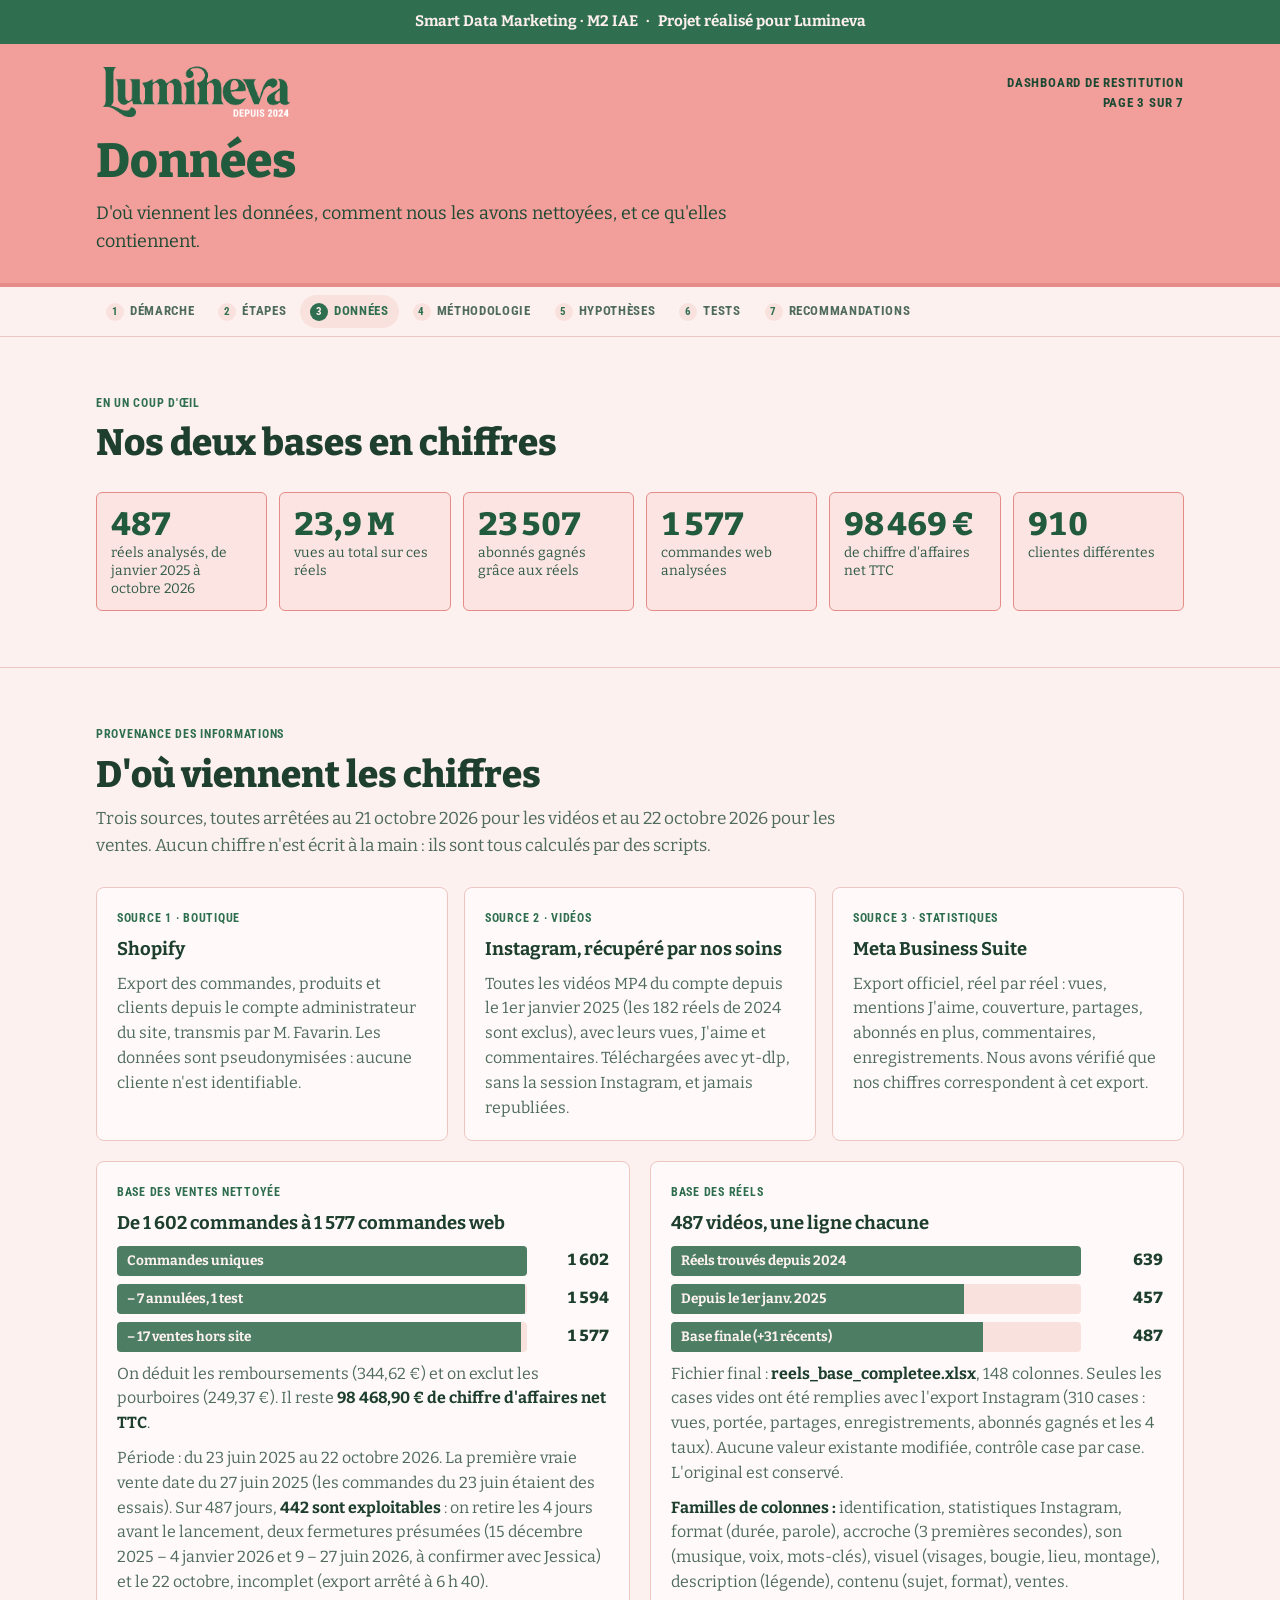
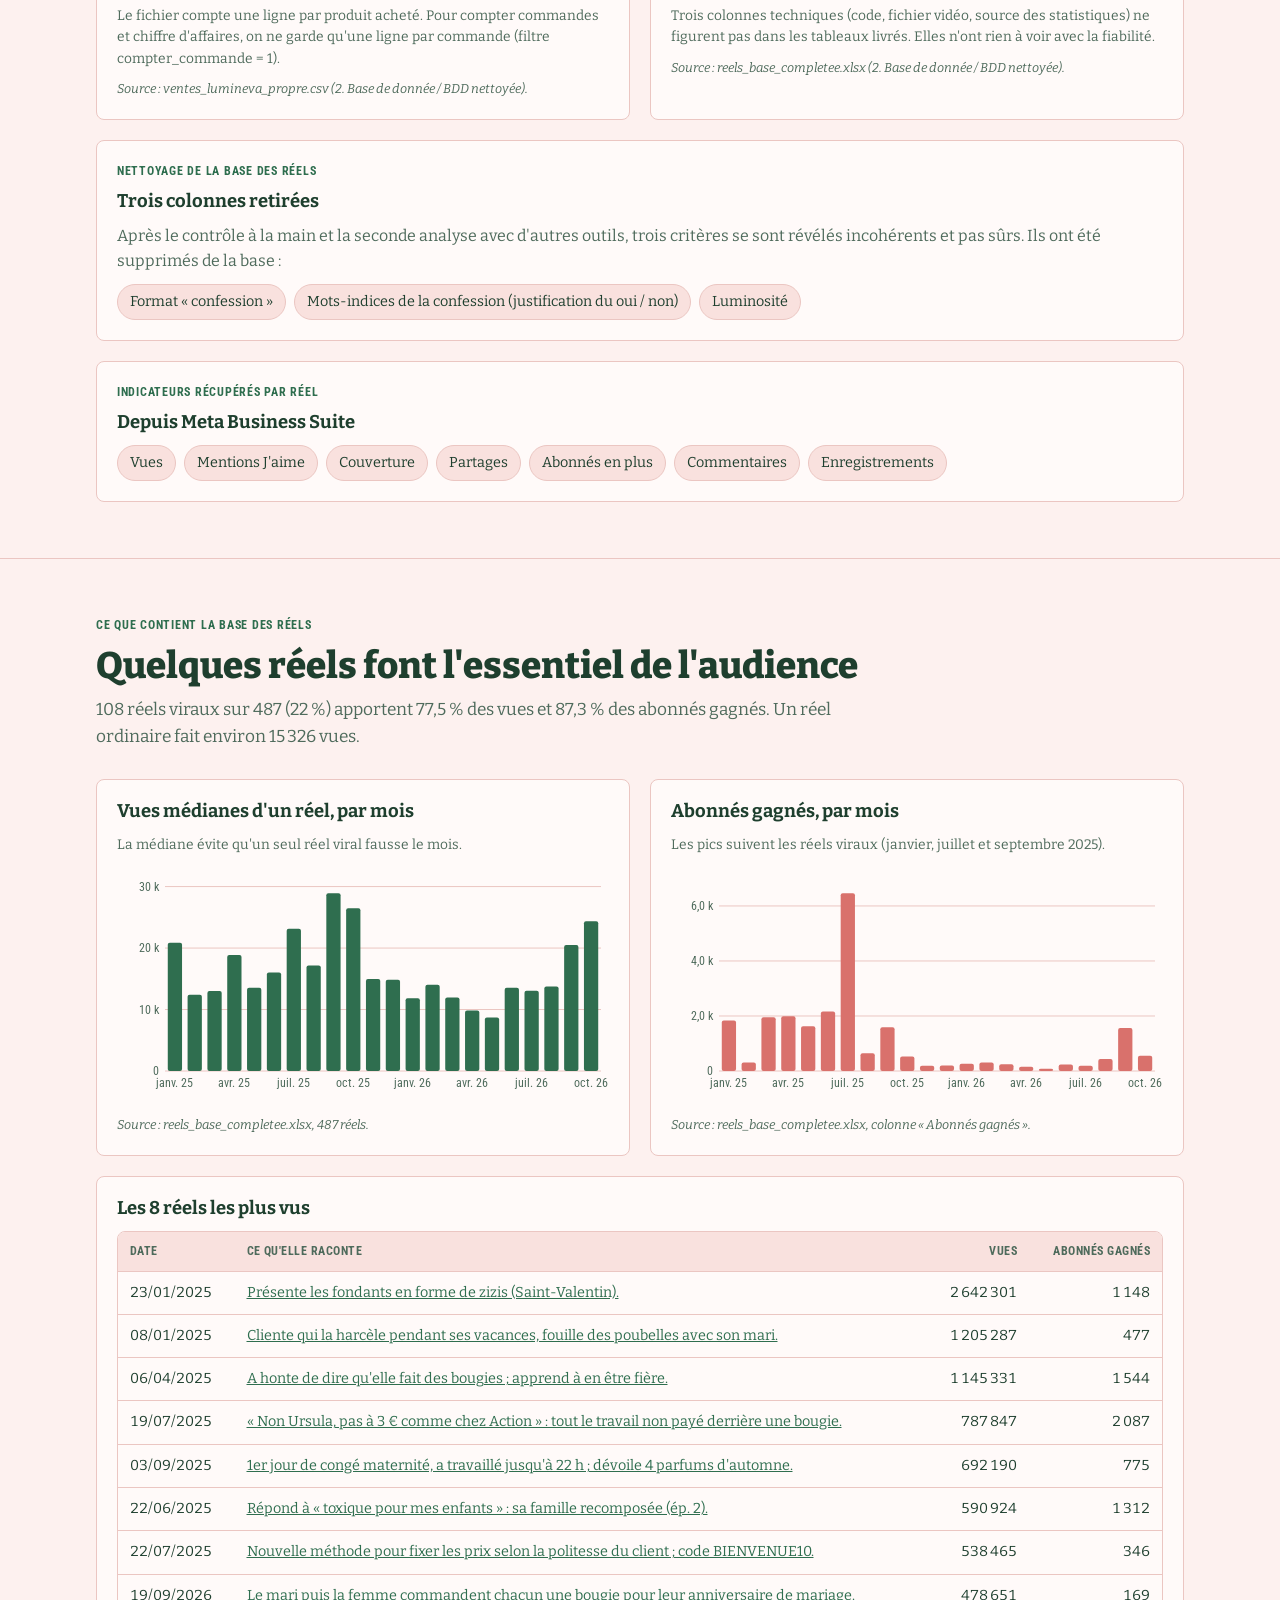
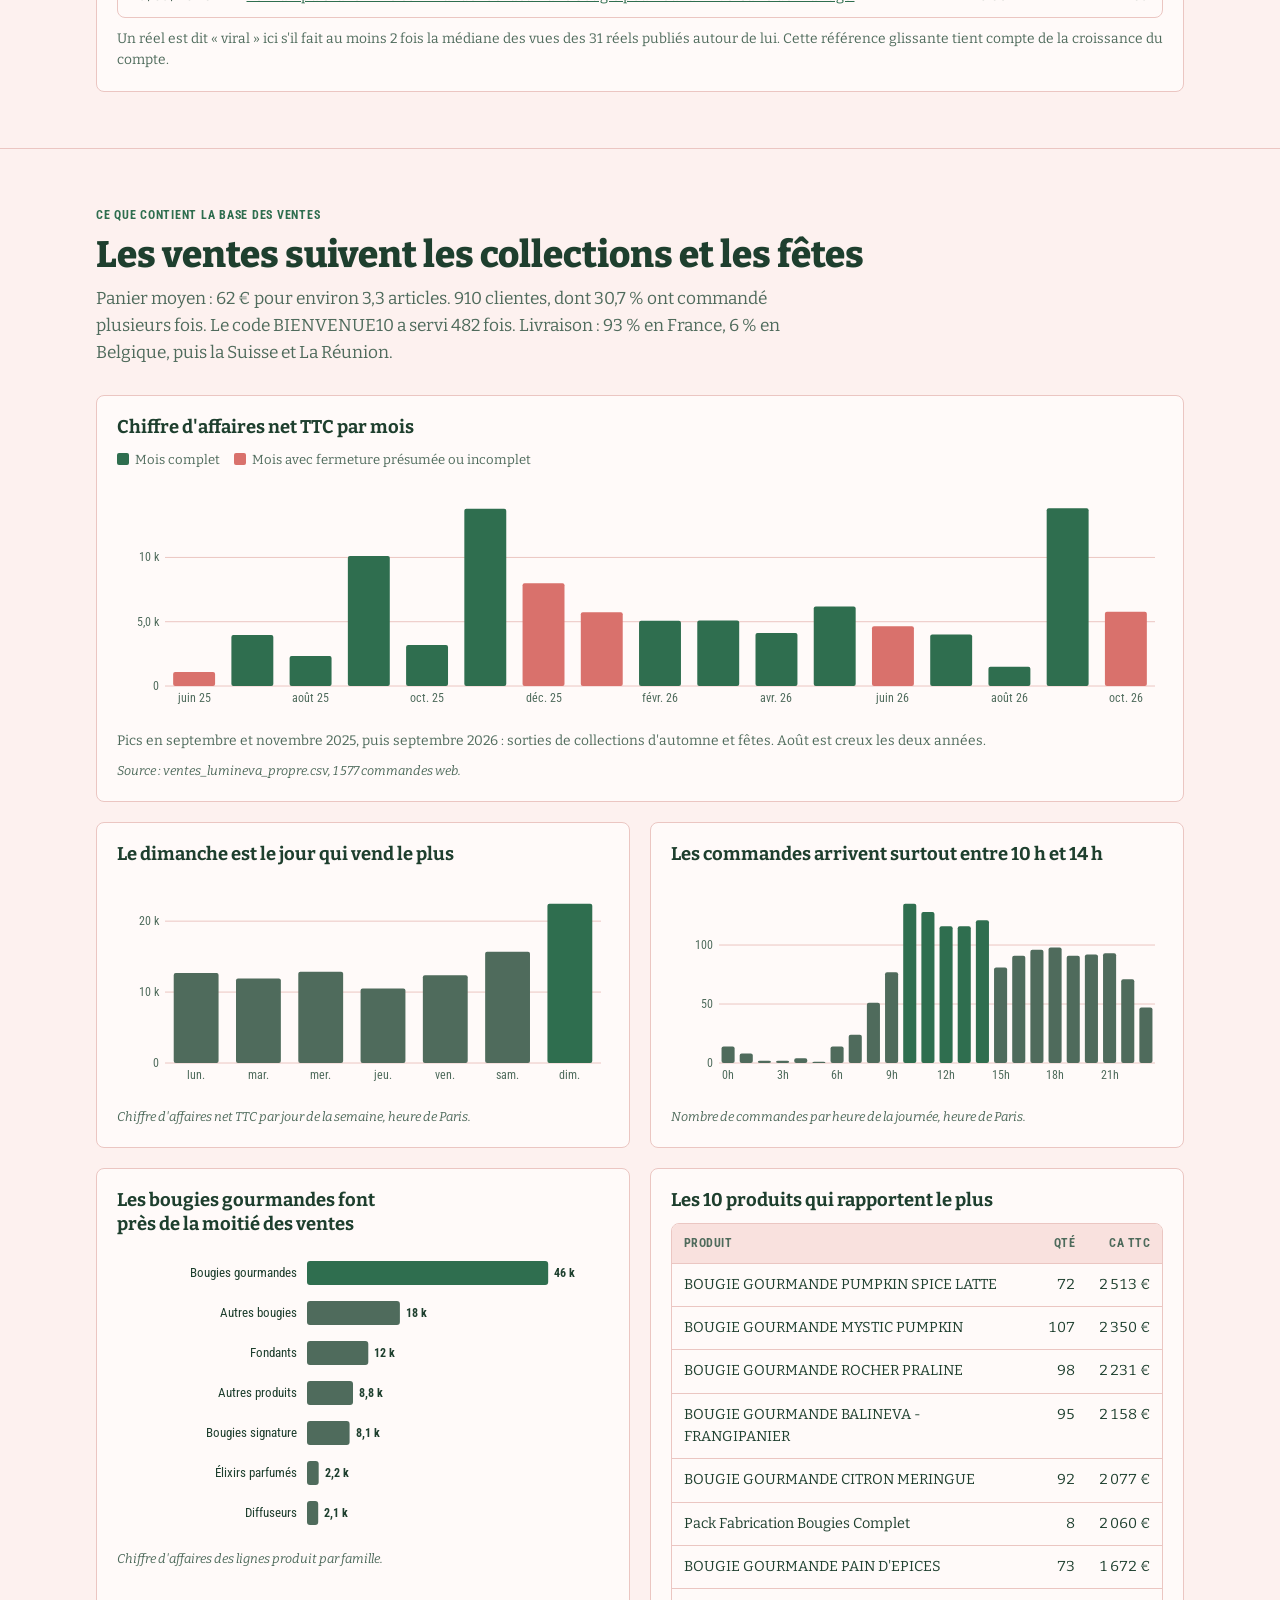
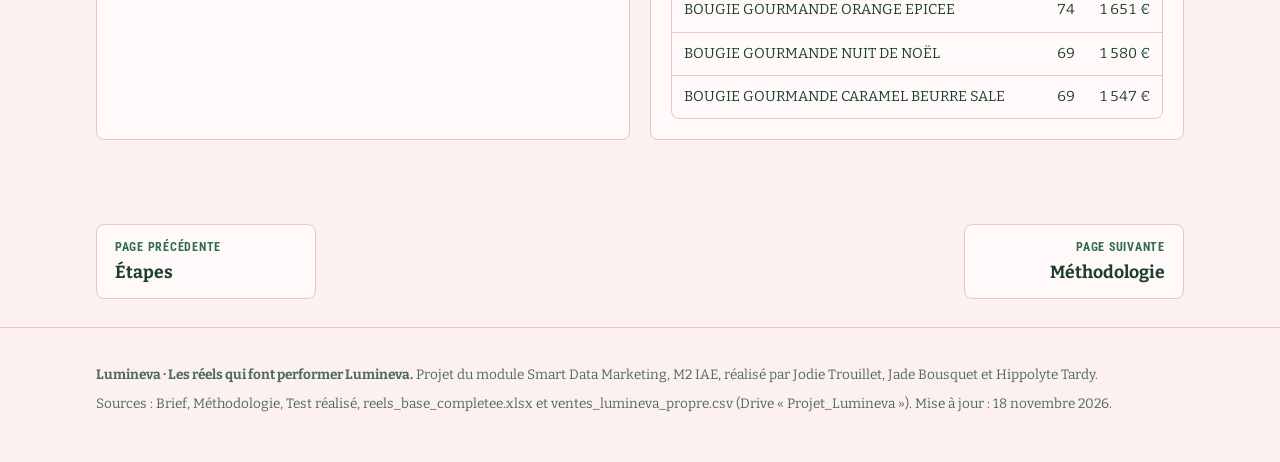
==== donnees.html @ cb31e94d "Dashboard Lumineva : site statique" ====
<!doctype html>
<html lang="fr">
<head>
<meta charset="utf-8">
<meta name="viewport" content="width=device-width, initial-scale=1, viewport-fit=cover">
<title>Données · Lumineva</title>
<meta name="claude:viewport-fit-sides" content="cover">
<link rel="preconnect" href="https://fonts.googleapis.com">
<link rel="preconnect" href="https://fonts.gstatic.com" crossorigin>
<link rel="stylesheet" href="https://fonts.googleapis.com/css2?family=Bitter:ital,wght@0,400;0,500;0,700;0,800;1,400&family=Roboto+Condensed:wght@500;700&display=swap">
<link rel="stylesheet" href="css/style.css">
</head>
<body>
<div class="promo"><div class="wrap"><span>Smart Data Marketing · M2 IAE</span><span>·</span><span>Projet réalisé pour Lumineva</span></div></div>
<header class="hero hero-sm"><div class="wrap"><div class="hero-top"><a href="index.html"><img src="assets/logo.png" alt="Lumineva, retour à l'accueil" width="540" height="160"></a><div class="who">Dashboard de restitution<br>Page 3 sur 7</div></div><h1>Données</h1><p class="sub">D'où viennent les données, comment nous les avons nettoyées, et ce qu'elles contiennent.</p></div></header>
<nav class="nav" aria-label="Pages du dashboard"><div class="wrap"><ul><li><a href="index.html"><i>1</i>Démarche</a></li><li><a href="etapes.html"><i>2</i>Étapes</a></li><li><a href="donnees.html" class="on" aria-current="page"><i>3</i>Données</a></li><li><a href="methodologie.html"><i>4</i>Méthodologie</a></li><li><a href="hypotheses.html"><i>5</i>Hypothèses</a></li><li><a href="tests.html"><i>6</i>Tests</a></li><li><a href="recommandations.html"><i>7</i>Recommandations</a></li></ul></div></nav>
<main>
<section id="chiffres"><div class="wrap"><div class="sec-head"><span class="label">En un coup d'œil</span><h2>Nos deux bases en chiffres</h2></div><div class="kpis" id="kpis"></div></div></section><section id="donnees"><div class="wrap">
  <div class="sec-head">
    <span class="label">Provenance des informations</span>
    <h2>D'où viennent les chiffres</h2>
    <p class="lead">Trois sources, toutes arrêtées au 21 octobre 2026 pour les vidéos et au 22 octobre 2026 pour les ventes. Aucun chiffre n'est écrit à la main : ils sont tous calculés par des scripts.</p>
  </div>
  <div class="grid3">
    <div class="card"><span class="label">Source 1 · Boutique</span><h3>Shopify</h3><p>Export des commandes, produits et clients depuis le compte administrateur du site, transmis par M. Favarin. Les données sont pseudonymisées : aucune cliente n'est identifiable.</p></div>
    <div class="card"><span class="label">Source 2 · Vidéos</span><h3>Instagram, récupéré par nos soins</h3><p>Toutes les vidéos MP4 du compte depuis le 1er janvier 2025 (les 182 réels de 2024 sont exclus), avec leurs vues, J'aime et commentaires. Téléchargées avec yt-dlp, sans la session Instagram, et jamais republiées.</p></div>
    <div class="card"><span class="label">Source 3 · Statistiques</span><h3>Meta Business Suite</h3><p>Export officiel, réel par réel : vues, mentions J'aime, couverture, partages, abonnés en plus, commentaires, enregistrements. Nous avons vérifié que nos chiffres correspondent à cet export.</p></div>
  </div>

  <div class="grid2" id="bases" style="margin-top:20px">
    <div class="card">
      <span class="label">Base des ventes nettoyée</span>
      <h3>De 1 602 commandes à 1 577 commandes web</h3>
      <div class="funnel" id="funnel-sales"></div>
      <p>On déduit les remboursements (344,62 €) et on exclut les pourboires (249,37 €). Il reste <strong>98 468,90 € de chiffre d'affaires net TTC</strong>.</p>
      <p>Période : du 23 juin 2025 au 22 octobre 2026. La première vraie vente date du 27 juin 2025 (les commandes du 23 juin étaient des essais). Sur 487 jours, <strong>442 sont exploitables</strong> : on retire les 4 jours avant le lancement, deux fermetures présumées (15 décembre 2025 – 4 janvier 2026 et 9 – 27 juin 2026, à confirmer avec Jessica) et le 22 octobre, incomplet (export arrêté à 6 h 40).</p>
      <p class="note">Le fichier compte une ligne par produit acheté. Pour compter commandes et chiffre d'affaires, on ne garde qu'une ligne par commande (filtre compter_commande = 1).</p>
      <p class="src">Source : ventes_lumineva_propre.csv (2. Base de donnée / BDD nettoyée).</p>
    </div>
    <div class="card">
      <span class="label">Base des réels</span>
      <h3>487 vidéos, une ligne chacune</h3>
      <div class="funnel" id="funnel-reels"></div>
      <p>Fichier final : <strong>reels_base_completee.xlsx</strong>, 148 colonnes. Seules les cases vides ont été remplies avec l'export Instagram (310 cases : vues, portée, partages, enregistrements, abonnés gagnés et les 4 taux). Aucune valeur existante modifiée, contrôle case par case. L'original est conservé.</p>
      <p><strong>Familles de colonnes :</strong> identification, statistiques Instagram, format (durée, parole), accroche (3 premières secondes), son (musique, voix, mots-clés), visuel (visages, bougie, lieu, montage), description (légende), contenu (sujet, format), ventes.</p>
      <p class="note">Trois colonnes techniques (code, fichier vidéo, source des statistiques) ne figurent pas dans les tableaux livrés. Elles n'ont rien à voir avec la fiabilité.</p>
      <p class="src">Source : reels_base_completee.xlsx (2. Base de donnée / BDD nettoyée).</p>
    </div>
  </div>
  <div class="card" style="margin-top:20px"><span class="label">Nettoyage de la base des réels</span><h3>Trois colonnes retirées</h3>
    <p>Après le contrôle à la main et la seconde analyse avec d'autres outils, trois critères se sont révélés incohérents et pas sûrs. Ils ont été supprimés de la base :</p>
    <div class="chips"><span class="chip">Format « confession »</span><span class="chip">Mots-indices de la confession (justification du oui / non)</span><span class="chip">Luminosité</span></div></div>
  <div class="card" style="margin-top:20px"><span class="label">Indicateurs récupérés par réel</span><h3>Depuis Meta Business Suite</h3>
    <div class="chips"><span class="chip">Vues</span><span class="chip">Mentions J'aime</span><span class="chip">Couverture</span><span class="chip">Partages</span><span class="chip">Abonnés en plus</span><span class="chip">Commentaires</span><span class="chip">Enregistrements</span></div></div>
</div></section><section id="instagram"><div class="wrap">
  <div class="sec-head">
    <span class="label">Ce que contient la base des réels</span>
    <h2>Quelques réels font l'essentiel de l'audience</h2>
    <p class="lead" id="ig-lead"></p>
  </div>
  <div class="grid2">
    <div class="card"><h3>Vues médianes d'un réel, par mois</h3><p class="note">La médiane évite qu'un seul réel viral fausse le mois.</p><div class="chart" id="ch-views"></div><p class="src">Source : reels_base_completee.xlsx, 487 réels.</p></div>
    <div class="card"><h3>Abonnés gagnés, par mois</h3><p class="note">Les pics suivent les réels viraux (janvier, juillet et septembre 2025).</p><div class="chart" id="ch-abo"></div><p class="src">Source : reels_base_completee.xlsx, colonne « Abonnés gagnés ».</p></div>
  </div>
  <div class="card" style="margin-top:20px">
    <h3>Les 8 réels les plus vus</h3>
    <div class="tbl"><table id="tb-top"><thead><tr><th>Date</th><th>Ce qu'elle raconte</th><th style="text-align:right">Vues</th><th style="text-align:right">Abonnés gagnés</th></tr></thead><tbody></tbody></table></div>
    <p class="note">Un réel est dit « viral » ici s'il fait au moins 2 fois la médiane des vues des 31 réels publiés autour de lui. Cette référence glissante tient compte de la croissance du compte.</p>
  </div>
</div></section><section id="ventes"><div class="wrap">
  <div class="sec-head">
    <span class="label">Ce que contient la base des ventes</span>
    <h2>Les ventes suivent les collections et les fêtes</h2>
    <p class="lead" id="sales-lead"></p>
  </div>
  <div class="card"><h3>Chiffre d'affaires net TTC par mois</h3><div class="legend"><span><i style="background:var(--accent)"></i>Mois complet</span><span><i style="background:var(--accent-2)"></i>Mois avec fermeture présumée ou incomplet</span></div><div class="chart" id="ch-ca"></div><p class="note">Pics en septembre et novembre 2025, puis septembre 2026 : sorties de collections d'automne et fêtes. Août est creux les deux années.</p><p class="src">Source : ventes_lumineva_propre.csv, 1 577 commandes web.</p></div>
  <div class="grid2" style="margin-top:20px">
    <div class="card"><h3>Le dimanche est le jour qui vend le plus</h3><div class="chart" id="ch-wd"></div><p class="src">Chiffre d'affaires net TTC par jour de la semaine, heure de Paris.</p></div>
    <div class="card"><h3>Les commandes arrivent surtout entre 10 h et 14 h</h3><div class="chart" id="ch-hr"></div><p class="src">Nombre de commandes par heure de la journée, heure de Paris.</p></div>
  </div>
  <div class="grid2" style="margin-top:20px">
    <div class="card"><h3>Les bougies gourmandes font près de la moitié des ventes</h3><div class="chart" id="ch-fam"></div><p class="src">Chiffre d'affaires des lignes produit par famille.</p></div>
    <div class="card"><h3>Les 10 produits qui rapportent le plus</h3><div class="tbl"><table id="tb-prod"><thead><tr><th>Produit</th><th style="text-align:right">Qté</th><th style="text-align:right">CA TTC</th></tr></thead><tbody></tbody></table></div></div>
  </div>
</div></section>
</main>
<div class="pager"><div class="wrap"><a class="prev" href="etapes.html"><span class="label">Page précédente</span><b>Étapes</b></a><a class="next" href="methodologie.html"><span class="label">Page suivante</span><b>Méthodologie</b></a></div></div>
<footer><div class="wrap">
  <p><strong>Lumineva · Les réels qui font performer Lumineva.</strong> Projet du module Smart Data Marketing, M2 IAE, réalisé par Jodie Trouillet, Jade Bousquet et Hippolyte Tardy.</p>
  <p>Sources : Brief, Méthodologie, Test réalisé, reels_base_completee.xlsx et ventes_lumineva_propre.csv (Drive « Projet_Lumineva »). Mise à jour : 18 novembre 2026.</p>
</div></footer>
<script src="js/graphiques.js"></script>
</body>
</html>
---- css/style.css ----
/* Layout : bandeau rose de la boutique en tête, puis un récit vertical en sections, navigation collante. */
:root{
  --brand-pink:#F29E9B; --brand-green:#2F6E4F; /* couleurs du site, fixes dans les deux thèmes */
  --bg:#FDF1EF; --surface:#FFFAF9; --surface-2:#F9E1DE; --line:#EBC6C2;
  --ink:#1E3F2E; --ink-2:#4F6B5C; --accent:#2F6E4F; --accent-2:#D9716C;
  --ok:#2F7A4F; --ok-bg:#DDEFE3; --no:#6F6A68; --no-bg:#ECE6E4; --warn:#9A5B00; --warn-bg:#FBE9C8; --bad:#A23A34; --bad-bg:#F8DAD7;
  --f-display:"Bitter", Georgia, "Times New Roman", serif;
  --f-body:"Bitter", Georgia, "Times New Roman", serif;
  --f-label:"Roboto Condensed", "Arial Narrow", Arial, sans-serif;
}
@media (prefers-color-scheme: dark){:root:not([data-theme="light"]){
  --bg:#10251B; --surface:#173226; --surface-2:#1E3D2F; --line:#2E5242;
  --ink:#F7E4E1; --ink-2:#C9B3AF; --accent:#8CCBA6; --accent-2:#F2A29E;
  --ok:#9AD8B1; --ok-bg:#1F4734; --no:#BDB3B0; --no-bg:#2A3A33; --warn:#F2C177; --warn-bg:#4A3B1C; --bad:#F4A39D; --bad-bg:#4C2523;
  color-scheme:dark}}
:root[data-theme="dark"]{
  --bg:#10251B; --surface:#173226; --surface-2:#1E3D2F; --line:#2E5242;
  --ink:#F7E4E1; --ink-2:#C9B3AF; --accent:#8CCBA6; --accent-2:#F2A29E;
  --ok:#9AD8B1; --ok-bg:#1F4734; --no:#BDB3B0; --no-bg:#2A3A33; --warn:#F2C177; --warn-bg:#4A3B1C; --bad:#F4A39D; --bad-bg:#4C2523;
  color-scheme:dark}
*{box-sizing:border-box}
body{background:var(--bg);color:var(--ink);font-family:var(--f-body);font-size:16px;line-height:1.55;margin:0}
.wrap{max-width:1120px;margin:0 auto;padding-left:max(16px,env(safe-area-inset-left,0px));padding-right:max(16px,env(safe-area-inset-right,0px))}
a{color:var(--accent)}
a:focus-visible,button:focus-visible,summary:focus-visible{outline:3px solid var(--accent-2);outline-offset:2px;border-radius:4px}
h1,h2,h3{font-family:var(--f-display);text-wrap:balance;margin:0;color:var(--ink)}
h2{font-size:clamp(1.6rem,3.2vw,2.3rem);font-weight:800;line-height:1.15}
h3{font-size:1.15rem;font-weight:700;line-height:1.3}
p{margin:0}
.lead{font-size:1.08rem;color:var(--ink-2);max-width:68ch}
.label{font-family:var(--f-label);font-weight:700;text-transform:uppercase;letter-spacing:.06em;font-size:.78rem;color:var(--accent)}
.num{font-variant-numeric:tabular-nums}

/* Bandeau boutique */
.promo{background:var(--brand-green);color:#FDEFEC;text-align:center;font-weight:700;font-size:.95rem;padding-block:10px}
.promo .wrap{display:flex;justify-content:center;gap:8px;flex-wrap:wrap}
.hero{background:var(--brand-pink);color:#1E4A34;border-bottom:4px solid #E58C88}
.hero .wrap{padding-block:28px 40px;display:grid;gap:28px}
.hero-top{display:flex;align-items:center;justify-content:space-between;gap:16px;flex-wrap:wrap}
.hero-top img{width:min(300px,62vw);height:auto;display:block}
.hero-top .who{font-family:var(--f-label);font-weight:700;text-transform:uppercase;letter-spacing:.06em;font-size:.82rem;color:#1E4A34;text-align:right}
.hero h1{font-size:clamp(2.2rem,6vw,4.2rem);font-weight:800;line-height:1.02;color:#225A3E;max-width:16ch}
.hero .sub{font-size:1.12rem;max-width:62ch;color:#1E4A34}
.kpis{display:grid;grid-template-columns:repeat(auto-fit,minmax(150px,1fr));gap:12px}
.kpi{background:#FCE4E2;border:1.5px solid #E58C88;border-radius:6px;padding:14px 14px 12px;display:grid;gap:2px;align-content:start}
.kpi b{font-size:clamp(1.5rem,3vw,2rem);font-weight:800;color:#225A3E;line-height:1.1}
.kpi span{font-size:.86rem;color:#2E5A44;line-height:1.3}

/* Navigation */
.nav{position:sticky;top:env(safe-area-inset-top,0px);z-index:20;background:var(--bg);border-bottom:1px solid var(--line)}
body::before{content:"";position:fixed;inset:0 0 auto;height:env(safe-area-inset-top,0px);z-index:30;background:var(--bg)}
.nav .wrap{overflow-x:auto;scrollbar-width:none}
.nav ul{display:flex;gap:4px;list-style:none;margin:0;padding:8px 0;white-space:nowrap}
.nav a{display:block;padding:6px 10px;border-radius:999px;text-decoration:none;font-family:var(--f-label);font-weight:700;font-size:.82rem;text-transform:uppercase;letter-spacing:.05em;color:var(--ink-2)}
.nav a:hover,.nav a.on{background:var(--surface-2);color:var(--accent)}

section{padding-block:56px;border-bottom:1px solid var(--line);scroll-margin-top:52px}
.sec-head{display:grid;gap:10px;margin-bottom:28px}
.grid2{display:grid;grid-template-columns:repeat(auto-fit,minmax(min(100%,420px),1fr));gap:20px}
.grid3{display:grid;grid-template-columns:repeat(auto-fit,minmax(min(100%,280px),1fr));gap:16px}
.card{background:var(--surface);border:1px solid var(--line);border-radius:8px;padding:20px;display:grid;gap:10px;align-content:start;min-width:0}
.card p,.card li{color:var(--ink-2)}
.card ul,.card ol{margin:0;padding-left:1.2em;display:grid;gap:6px}
.card strong{color:var(--ink)}
.note{font-size:.86rem;color:var(--ink-2)}
.src{font-size:.8rem;color:var(--ink-2);font-style:italic}

/* Octogone, forme des visuels produits du site */
.oct{clip-path:polygon(29% 0,71% 0,100% 29%,100% 71%,71% 100%,29% 100%,0 71%,0 29%)}
.step-n{width:44px;height:44px;display:grid;place-items:center;background:var(--accent);color:var(--bg);font-weight:800;font-size:1.05rem;flex:none}

/* Parcours */
.steps{display:grid;gap:14px;counter-reset:s}
.step{display:grid;grid-template-columns:44px 1fr;gap:16px;align-items:start;background:var(--surface);border:1px solid var(--line);border-radius:8px;padding:18px}
.step .body{display:grid;gap:6px;min-width:0}
.step .when{font-family:var(--f-label);font-weight:700;font-size:.78rem;letter-spacing:.05em;text-transform:uppercase;color:var(--accent-2)}
.step p{color:var(--ink-2)}

/* Entonnoir */
.funnel{display:grid;gap:8px}
.funnel .row{display:grid;grid-template-columns:minmax(0,1fr) auto;gap:12px;align-items:center}
.funnel .bar{height:30px;background:var(--surface-2);border-radius:4px;position:relative;overflow:hidden}
.funnel .bar i{position:absolute;inset:0 auto 0 0;background:var(--accent);opacity:.85}
.funnel .bar em{position:absolute;left:10px;top:50%;transform:translateY(-50%);font-style:normal;font-size:.85rem;font-weight:700;color:var(--bg);white-space:nowrap}
.funnel .val{font-weight:800;font-variant-numeric:tabular-nums;min-width:7ch;text-align:right}

/* Pastilles */
.pill{display:inline-block;padding:2px 9px;border-radius:999px;font-family:var(--f-label);font-weight:700;font-size:.74rem;text-transform:uppercase;letter-spacing:.05em;white-space:nowrap}
.pill.ok{background:var(--ok-bg);color:var(--ok)}
.pill.no{background:var(--no-bg);color:var(--no)}
.pill.warn{background:var(--warn-bg);color:var(--warn)}
.pill.bad{background:var(--bad-bg);color:var(--bad)}
.chips{display:flex;flex-wrap:wrap;gap:8px}
.chip{padding:6px 12px;border-radius:999px;background:var(--surface-2);color:var(--ink);font-size:.9rem;border:1px solid var(--line)}

/* Tableaux */
.tbl{overflow-x:auto;border:1px solid var(--line);border-radius:8px;background:var(--surface)}
table{border-collapse:collapse;width:100%;font-size:.9rem}
th,td{padding:10px 12px;text-align:left;vertical-align:top;border-bottom:1px solid var(--line)}
th{font-family:var(--f-label);font-weight:700;text-transform:uppercase;letter-spacing:.04em;font-size:.76rem;color:var(--ink-2);background:var(--surface-2);position:sticky;top:0}
tr:last-child td{border-bottom:0}
td.n{text-align:right;font-variant-numeric:tabular-nums;white-space:nowrap}
td .why{color:var(--ink-2)}
.filters{display:flex;gap:8px;flex-wrap:wrap;margin-bottom:12px}
.filters button{font:inherit;font-family:var(--f-label);font-weight:700;font-size:.82rem;text-transform:uppercase;letter-spacing:.05em;padding:7px 14px;border-radius:999px;border:1.5px solid var(--line);background:var(--surface);color:var(--ink-2);cursor:pointer}
.filters button[aria-pressed="true"]{background:var(--accent);border-color:var(--accent);color:var(--bg)}

/* Effets */
.effect{display:grid;gap:8px}
.effect .big{font-size:2.2rem;font-weight:800;line-height:1;color:var(--accent);font-variant-numeric:tabular-nums}
.effect .big.neg{color:var(--accent-2)}

/* Graphiques */
.chart{width:100%;position:relative;min-width:0}
.chart svg{display:block;width:100%;height:auto;overflow:visible}
.chart text{fill:var(--ink-2);font-family:var(--f-label);font-size:12px}
.chart .grid line{stroke:var(--line);stroke-width:1}
.chart .gap{fill:var(--surface-2)}
.tip{position:absolute;pointer-events:none;background:var(--ink);color:var(--bg);padding:6px 9px;border-radius:5px;font-size:.8rem;line-height:1.35;white-space:nowrap;transform:translate(-50%,-110%);opacity:0;transition:opacity .12s;z-index:5}
.tip.on{opacity:1}
.legend{display:flex;gap:14px;flex-wrap:wrap;font-size:.82rem;color:var(--ink-2)}
.legend i{display:inline-block;width:12px;height:12px;border-radius:2px;margin-right:6px;vertical-align:-1px}

details{background:var(--surface);border:1px solid var(--line);border-radius:8px}
details summary{cursor:pointer;padding:14px 18px;font-weight:700;list-style:none;display:flex;justify-content:space-between;gap:12px}
details summary::after{content:"+";font-weight:800;color:var(--accent)}
details[open] summary::after{content:"–"}
details > .in{padding:0 18px 18px;display:grid;gap:12px}
details .tbl{border-radius:6px}

.quote{border-left:4px solid var(--accent-2);padding:4px 0 4px 16px;color:var(--ink);font-size:1.05rem;max-width:70ch}
.pending{border:2px dashed var(--line);border-radius:8px;padding:22px;display:grid;gap:8px;background:transparent}
footer{padding-block:36px 48px;color:var(--ink-2);font-size:.85rem}
footer .wrap{display:grid;gap:8px}
@media (prefers-reduced-motion:reduce){*{transition:none!important;scroll-behavior:auto!important}}
html{scroll-behavior:smooth}
@media (max-width:560px){.step{grid-template-columns:1fr}.hero-top .who{text-align:left}}

/* Pages : en-tête réduit, sommaire, page précédente / suivante */
.hero-sm .wrap{padding-block:20px 28px;gap:14px}
.hero-sm .hero-top img{width:min(200px,50vw)}
.hero-sm h1{font-size:clamp(1.9rem,4.6vw,3rem)}
.pcard{text-decoration:none;color:inherit;transition:border-color .15s,transform .15s}
.pcard:hover{border-color:var(--accent);transform:translateY(-2px)}
.pcard h3{color:var(--accent)}
.pager{border-bottom:1px solid var(--line)}
.pager .wrap{display:flex;justify-content:space-between;gap:16px;flex-wrap:wrap;padding-block:28px}
.pager a{display:grid;gap:2px;text-decoration:none;padding:12px 18px;border:1.5px solid var(--line);border-radius:8px;background:var(--surface);min-width:min(100%,220px)}
.pager a:hover{border-color:var(--accent)}
.pager a b{font-size:1.1rem;color:var(--ink)}
.pager .next{text-align:right;margin-left:auto}
section:last-of-type{border-bottom:0}

/* Architecture en 7 pages */
.nav a i{font-style:normal;display:inline-grid;place-items:center;width:18px;height:18px;margin-right:6px;border-radius:50%;background:var(--surface-2);color:var(--accent);font-size:.7rem}
.nav a.on i{background:var(--accent);color:var(--bg)}
.flow{display:grid;grid-template-columns:repeat(auto-fit,minmax(150px,1fr));gap:10px;counter-reset:f}
.flow-i{position:relative;display:grid;gap:2px;padding:14px 14px 12px;border:1.5px solid var(--line);border-radius:8px;background:var(--surface)}
.flow-i b{color:var(--ink);font-size:.98rem}
.flow-i span{color:var(--ink-2);font-size:.84rem;line-height:1.35}
.flow-i.on{border-color:var(--accent);background:var(--surface-2)}
.flow-i.on b{color:var(--accent)}
.qlist{counter-reset:q}
.more{font-family:var(--f-label);font-weight:700;font-size:.82rem;text-transform:uppercase;letter-spacing:.05em;text-decoration:none;color:var(--accent);justify-self:start}
.more::after{content:" →"}
.hq{display:grid;gap:16px}
.hl{list-style:none;padding:0!important;display:grid;gap:10px}
.hl li{display:flex;flex-wrap:wrap;gap:6px 10px;align-items:baseline;color:var(--ink)!important;padding-bottom:10px;border-bottom:1px dashed var(--line)}
.hl li:last-child{border-bottom:0;padding-bottom:0}
.hl b{display:inline-block;min-width:3.4em;color:var(--accent)}
.hl a{text-decoration:none}
.tests{display:grid;gap:28px;margin-top:28px}
.test{background:var(--surface);border:1px solid var(--line);border-radius:8px;overflow:hidden;scroll-margin-top:60px}
.test-h{display:grid;gap:8px;padding:20px 20px 16px;background:var(--surface-2);border-bottom:1px solid var(--line);justify-items:start}
.test-h h3{font-size:1.2rem}
.test-b{padding:20px;display:grid;gap:12px;min-width:0;color:var(--ink-2);font-size:.95rem}
.test-b p,.test-b li{max-width:80ch}
.test-b strong{color:var(--ink)}
.test-b ul,.test-b ol{margin:0;padding-left:1.2em}
.test-b em{color:var(--ink-2)}
.test-b .tbl{margin-block:4px}
.test-b table{font-size:.84rem}
.test-b td{font-variant-numeric:tabular-nums}
.tfig{margin:4px 0 0;background:#fff;border:1px solid var(--line);border-radius:8px;padding:10px;max-width:720px}
.tfig img{display:block;width:100%;height:auto}
.hero .team{font-size:1.05rem;font-weight:700;color:#1E4A34;display:flex;flex-wrap:wrap;gap:6px 10px;align-items:baseline}
.hero .team .label{color:#2E5A44}

/* Méthodologie : rappels et sommaire des étapes */
.rappel{display:flex;flex-wrap:wrap;align-items:baseline;gap:6px 16px;padding:14px 18px;margin-bottom:20px;border:1.5px dashed var(--accent);border-radius:8px;background:var(--surface-2)}
.rappel p{flex:1 1 320px;color:var(--ink);margin:0}
.rappel .label{flex-basis:100%}
.mtoc{list-style:none;padding:0;margin:20px 0 0;display:grid;grid-template-columns:repeat(auto-fit,minmax(min(100%,190px),1fr));gap:10px}
.mtoc a{display:flex;gap:10px;align-items:center;padding:12px 14px;border:1.5px solid var(--line);border-radius:8px;background:var(--surface);text-decoration:none;color:var(--ink);font-weight:700;height:100%}
.mtoc a:hover{border-color:var(--accent)}
.mtoc b{display:grid;place-items:center;width:30px;height:30px;flex:none;background:var(--accent);color:var(--bg);clip-path:polygon(29% 0,71% 0,100% 29%,100% 71%,71% 100%,29% 100%,0 71%,0 29%)}
.step-n{font-size:.95rem}
.why-box{display:grid;gap:8px;margin-top:6px;padding:14px 16px;border-left:4px solid var(--accent);background:var(--surface-2);border-radius:0 6px 6px 0}
.why-box p{color:var(--ink-2)}

/* Tests : groupes et rapport de Jade */
.tgroup{margin-top:40px;font-size:1.5rem;padding-bottom:8px;border-bottom:2px solid var(--accent)}
.tests-jade{gap:20px}
.jsec{display:grid;gap:10px;min-width:0;color:var(--ink-2)}
.jsec h3{font-size:1.45rem;color:var(--accent);margin-top:16px}
.jsec h4{font-size:1.15rem;color:var(--ink);margin-top:6px}
.jsec p,.jsec li{max-width:80ch}
.jsec strong{color:var(--ink)}
.jsec ul,.jsec ol{margin:0;padding-left:1.2em}
.jsec table{font-size:.84rem}
.test-b h4{font-size:1.05rem;color:var(--ink);margin-top:14px;padding-top:12px;border-top:1px dashed var(--line)}

/* Hypothèses : liste numérotée et pastilles de renvoi */
.hqs h3{font-size:1.02rem}
.hchip{display:inline-grid;place-items:center;min-width:2.6em;padding:3px 8px;border-radius:999px;background:var(--accent);color:var(--bg);font-family:var(--f-label);font-weight:700;font-size:.82rem;text-decoration:none}
.hchip:hover{opacity:.85}
.hl-num li{display:grid;grid-template-columns:3.4em minmax(0,1fr) auto;gap:6px 12px;align-items:baseline;scroll-margin-top:70px}
.hl-num .hq-t{color:var(--ink)}
@media (max-width:560px){.hl-num li{grid-template-columns:3em minmax(0,1fr)}.hl-num .pill{grid-column:2;justify-self:start}}

/* Hypothèses déroulantes (page Tests) */
details.test{padding:0}
details.test > summary.test-h{display:grid;grid-template-columns:minmax(0,1fr) auto;align-items:center;gap:16px;cursor:pointer;list-style:none;border-bottom:0;padding:18px 20px}
details.test > summary.test-h::-webkit-details-marker{display:none}
details.test > summary.test-h::after{content:none}
details.test[open] > summary.test-h{border-bottom:1px solid var(--line)}
details.test > summary:hover h3{color:var(--accent)}
.test-hi{display:grid;gap:8px;justify-items:start;min-width:0}
.test-tog{width:34px;height:34px;display:grid;place-items:center;border-radius:50%;border:1.5px solid var(--accent);color:var(--accent);font-weight:800;font-size:1.2rem}
.test-tog::before{content:"+"}
details.test[open] .test-tog::before{content:"–"}
details.test[open] .test-tog{background:var(--accent);color:var(--bg)}
.tests{gap:12px}
.t-tools{margin:20px 0 0}
.tfig{max-width:900px}

/* Recommandations */
.reco-kpis{display:grid;grid-template-columns:repeat(auto-fit,minmax(min(100%,170px),1fr));gap:12px;margin-bottom:28px}
.rk{display:grid;gap:4px;align-content:start;padding:16px;border-radius:8px;background:var(--brand-pink);border:1.5px solid #E58C88}
.rk b{font-size:2rem;font-weight:800;line-height:1;color:#225A3E;font-variant-numeric:tabular-nums}
.rk span{font-size:.86rem;line-height:1.35;color:#1E4A34}
.phases{list-style:none;padding:0;margin:0 0 28px;display:grid;grid-template-columns:repeat(auto-fit,minmax(min(100%,190px),1fr));gap:10px;counter-reset:none}
.phases a{display:grid;grid-template-columns:auto 1fr;grid-template-rows:auto auto;column-gap:12px;align-items:center;padding:12px 14px;border:1.5px solid var(--line);border-radius:8px;background:var(--surface);text-decoration:none;height:100%}
.phases a:hover{border-color:var(--accent)}
.phases .oct{grid-row:span 2;width:38px;height:38px;display:grid;place-items:center;background:var(--accent);color:var(--bg);font-weight:800}
.phases b{color:var(--ink)}
.phases small{color:var(--ink-2);font-size:.82rem}
.phase{margin-top:20px;border:1px solid var(--line);border-radius:10px;background:var(--surface);overflow:hidden;scroll-margin-top:60px}
.phase-h{display:flex;gap:14px;align-items:center;padding:16px 20px;background:var(--surface-2);border-bottom:1px solid var(--line)}
.phase-h .oct{width:46px;height:46px;flex:none;display:grid;place-items:center;background:var(--accent);color:var(--bg);font-weight:800;font-size:1.15rem}
.dodont{display:grid;grid-template-columns:repeat(auto-fit,minmax(min(100%,360px),1fr))}
.dodont .col{padding:18px 20px;display:grid;gap:12px;align-content:start;min-width:0}
.dodont .col + .col{border-left:1px solid var(--line)}
@media (max-width:760px){.dodont .col + .col{border-left:0;border-top:1px solid var(--line)}}
.col-h{justify-self:start;font-family:var(--f-label);font-weight:700;text-transform:uppercase;letter-spacing:.06em;font-size:.82rem;padding:4px 12px;border-radius:999px}
.do .col-h{background:var(--ok-bg);color:var(--ok)}
.dont .col-h{background:var(--bad-bg);color:var(--bad)}
.dodont ul{list-style:none;padding:0;margin:0;display:grid;gap:12px}
.dodont ul.two{grid-template-columns:repeat(auto-fit,minmax(min(100%,300px),1fr))}
.dodont li{display:flex;flex-wrap:wrap;gap:6px;align-items:center;padding:12px 14px 12px 44px;border-radius:8px;position:relative;background:var(--bg);border:1px solid var(--line)}
.dodont li p{flex-basis:100%;color:var(--ink);margin:0}
.dodont li::before{position:absolute;left:12px;top:12px;width:22px;height:22px;border-radius:50%;display:grid;place-items:center;font-weight:800;font-size:.8rem}
.do li::before{content:"✓";background:var(--ok-bg);color:var(--ok)}
.dont li::before{content:"✕";background:var(--bad-bg);color:var(--bad)}
.neutral{display:grid;grid-template-columns:repeat(auto-fit,minmax(min(100%,260px),1fr));gap:12px;padding:18px 20px}
.nt{display:flex;flex-wrap:wrap;gap:6px;align-items:center;padding:12px 14px;border-radius:8px;border:1px dashed var(--line);background:var(--bg)}
.nt p{flex-basis:100%;margin:0;color:var(--ink-2)}
.reco-mot{margin-top:28px;padding:22px 24px;border-radius:10px;background:var(--brand-green);color:#FDEFEC;display:grid;gap:8px}
.reco-mot .label{color:#F6C9C6}
.reco-mot p{font-size:1.08rem;line-height:1.6;max-width:75ch;color:#FDEFEC}

/* Recommandations : thèmes */
.themes-reco{padding:18px 20px;display:grid;gap:20px}
.tier{display:grid;gap:12px}
.tier-ok{background:var(--ok-bg);color:var(--ok)}
.tier-warn{background:var(--warn-bg);color:var(--warn)}
.tier-no{background:var(--no-bg);color:var(--no)}
.tcards{display:grid;grid-template-columns:repeat(auto-fit,minmax(min(100%,260px),1fr));gap:12px}
.tcard{display:grid;grid-template-columns:auto 1fr;align-items:baseline;column-gap:8px;row-gap:6px;padding:16px;border-radius:8px;border:1px solid var(--line);background:var(--bg);align-content:start}
.tcard.star{border:2px solid var(--accent);background:var(--surface-2)}
.tname{grid-column:1/-1;font-family:var(--f-label);font-weight:700;text-transform:uppercase;letter-spacing:.05em;font-size:.8rem;color:var(--accent)}
.tfig-n{font-size:2rem;font-weight:800;line-height:1;color:var(--ink);font-variant-numeric:tabular-nums}
.tunit{color:var(--ink-2);font-size:.9rem}
.tcard p{grid-column:1/-1;margin:0;color:var(--ink-2);font-size:.93rem}
.tgoal{grid-column:1/-1;justify-self:start;font-size:.78rem;font-weight:700;padding:3px 10px;border-radius:999px;background:var(--surface-2);color:var(--ink)}
.tcard.star .tgoal{background:var(--accent);color:var(--bg)}
.tsynth{padding:14px 16px;border-left:4px solid var(--accent-2);background:var(--surface-2);border-radius:0 6px 6px 0;color:var(--ink);margin:0}
.tfig-n{font-size:1.6rem}
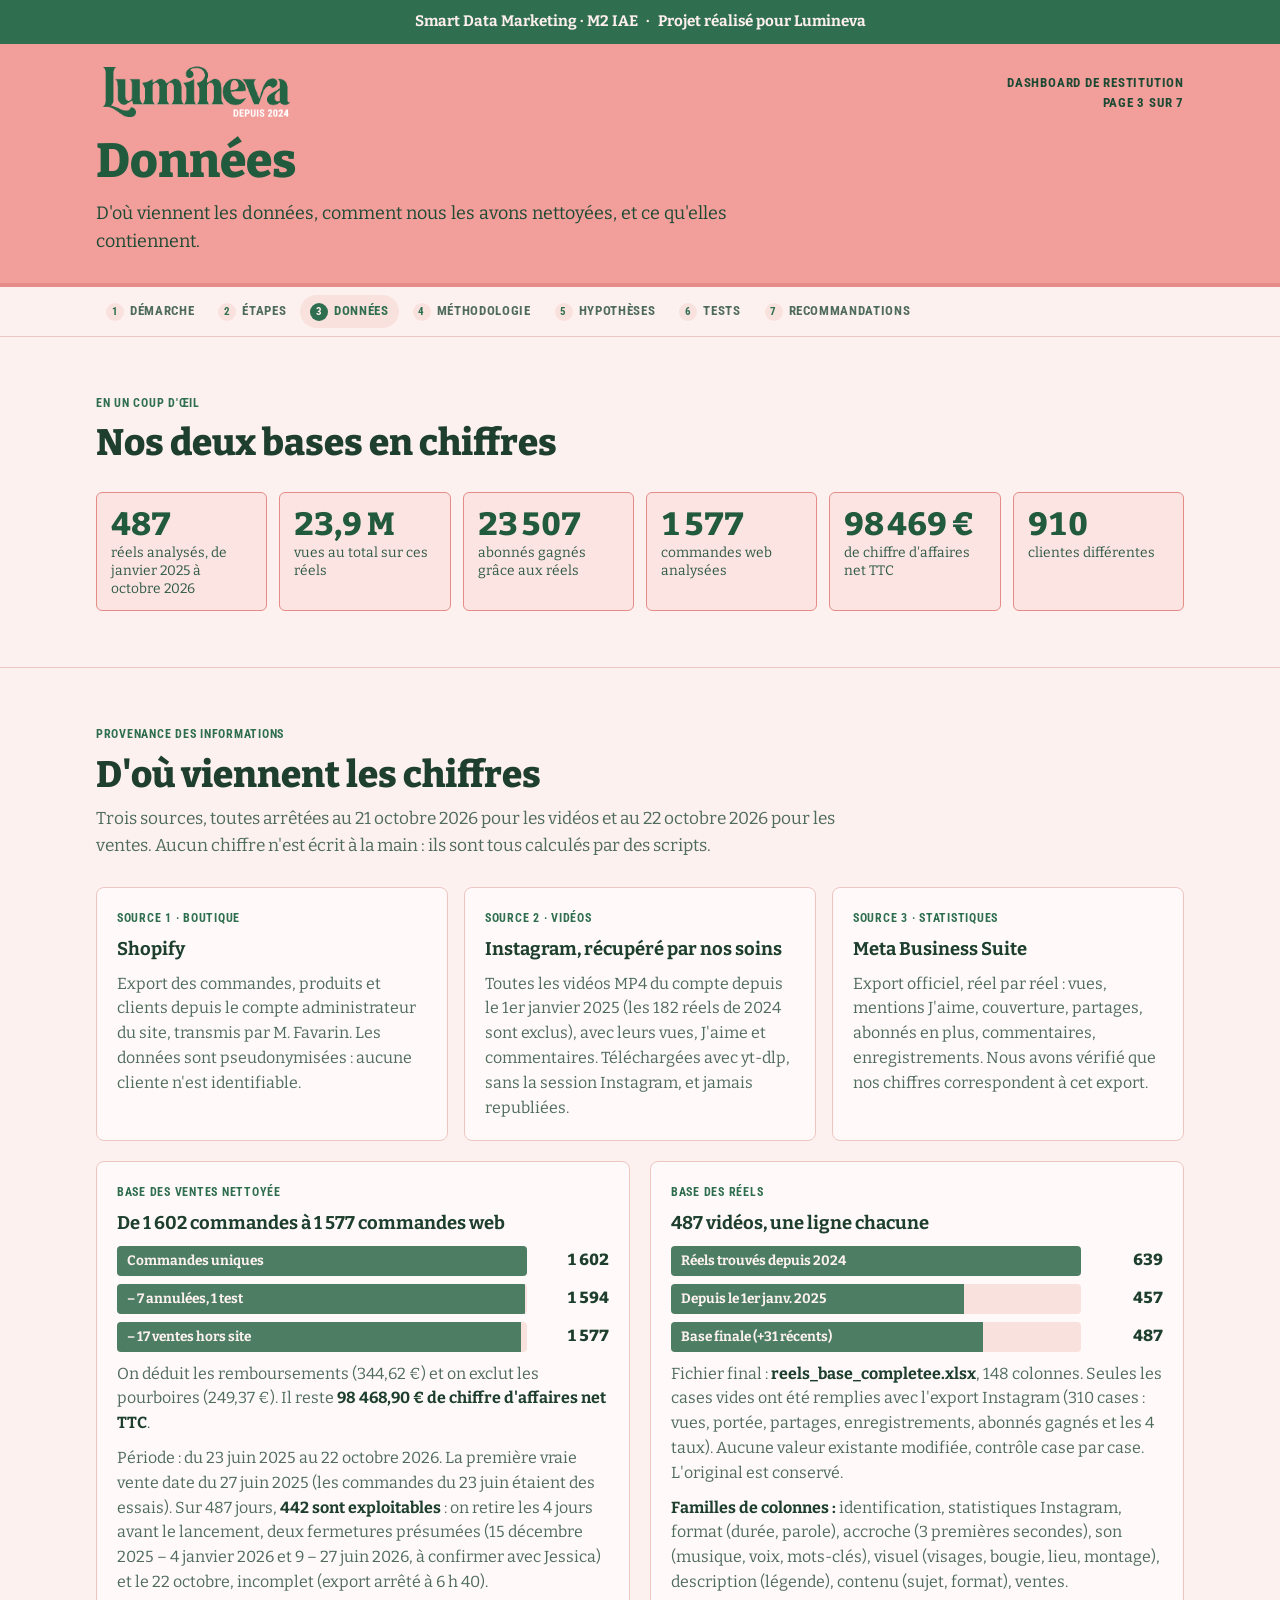
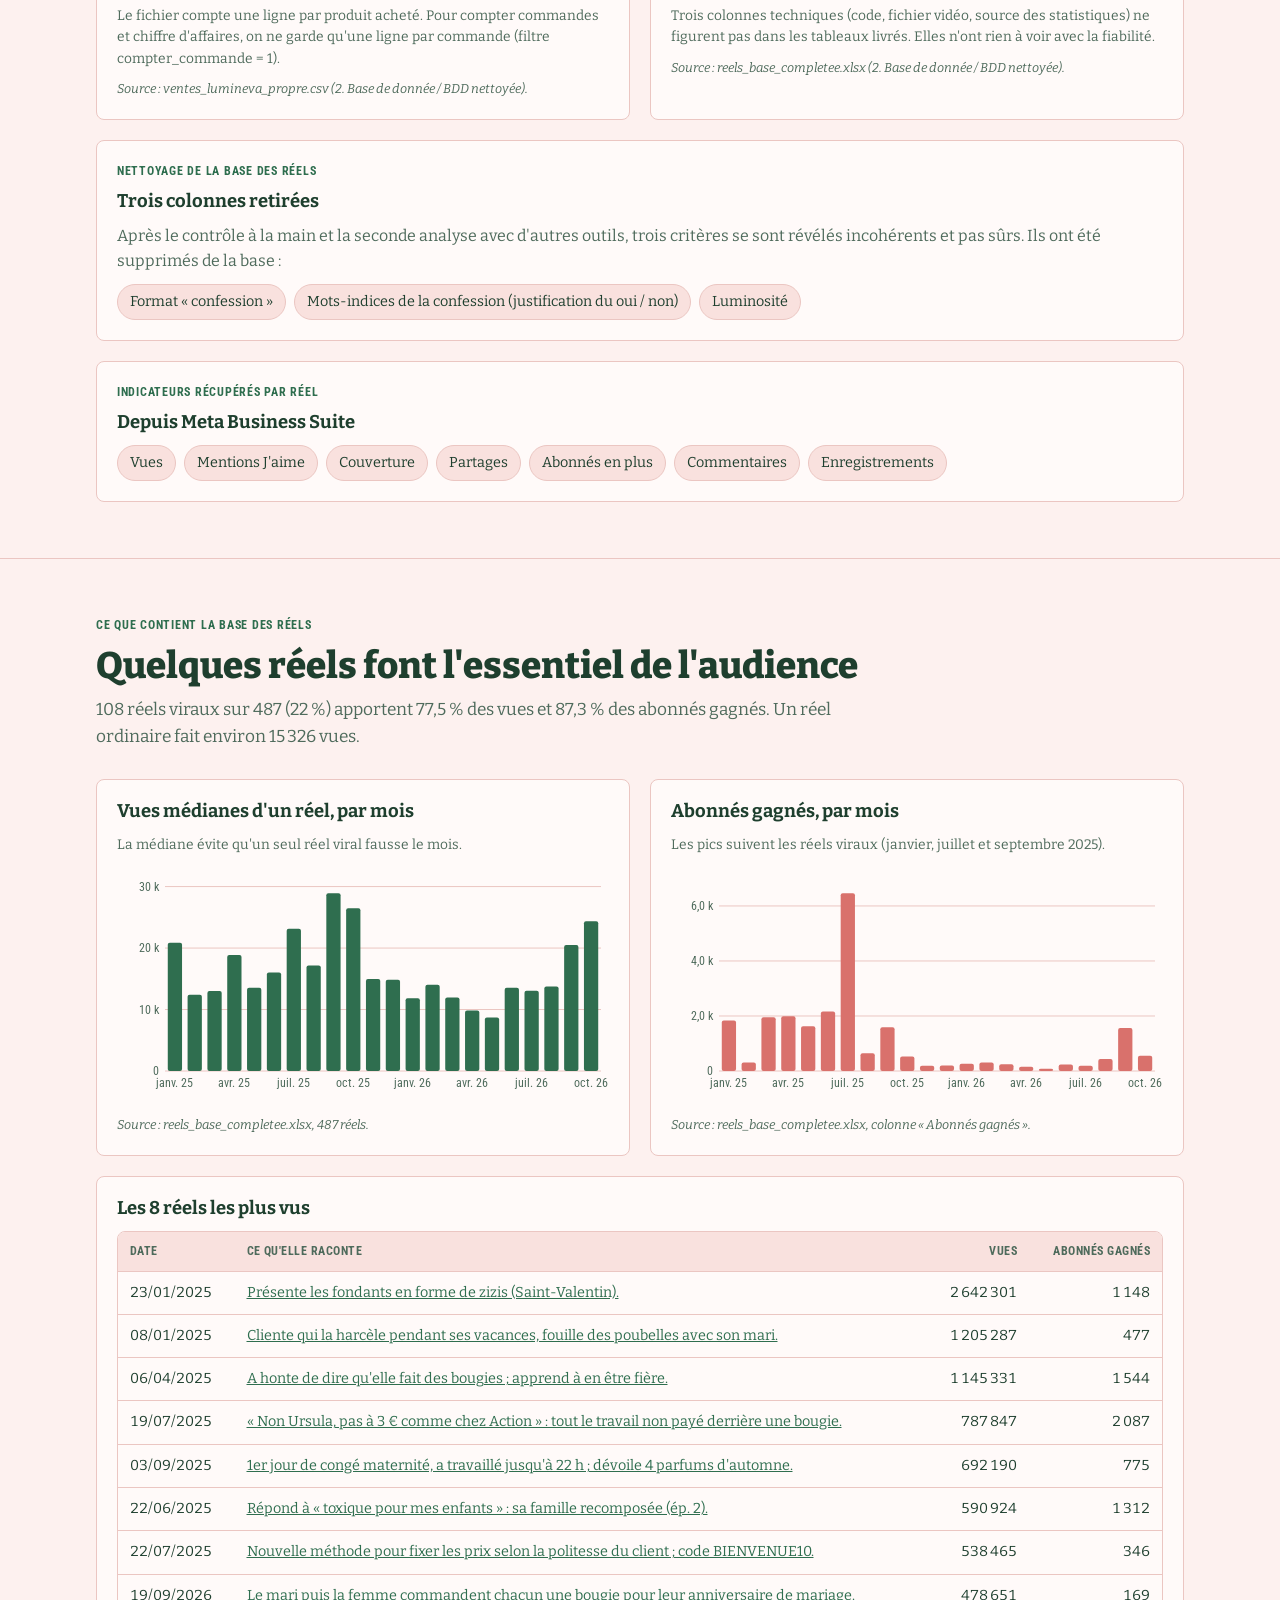
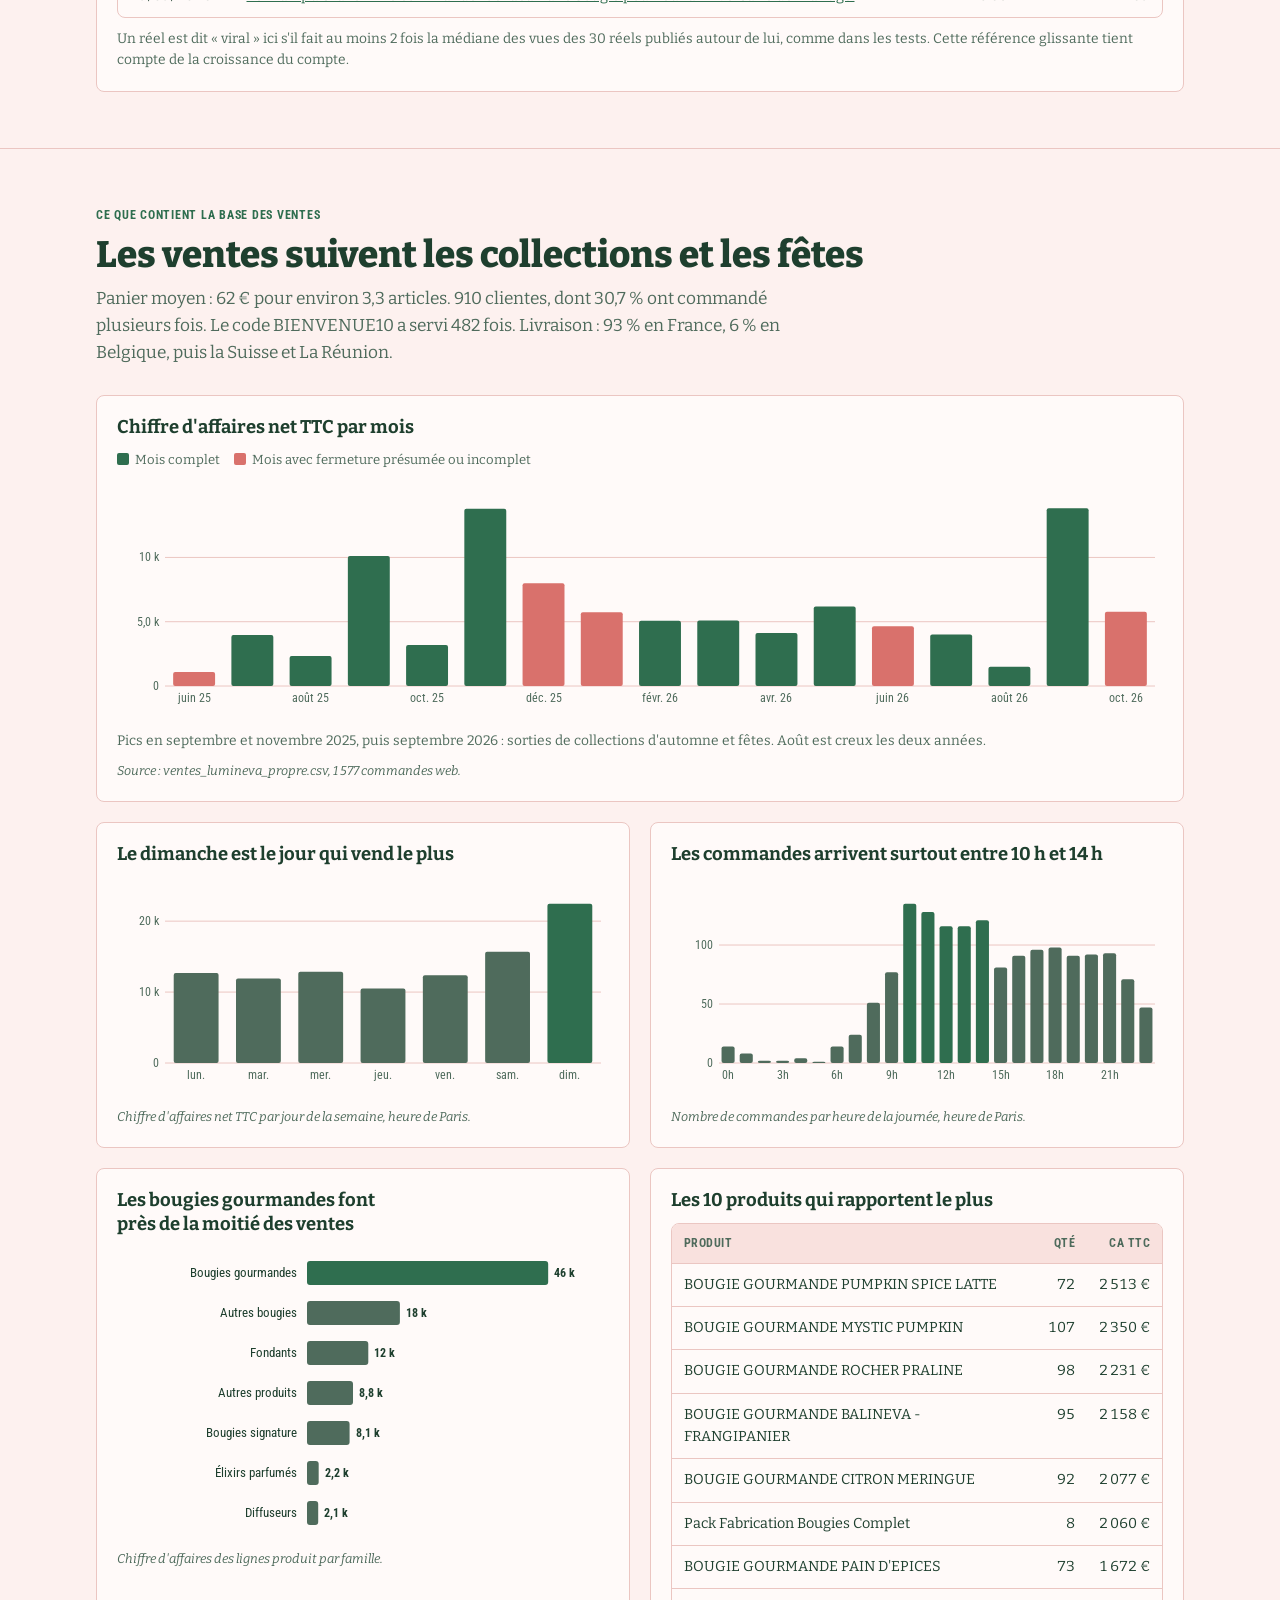
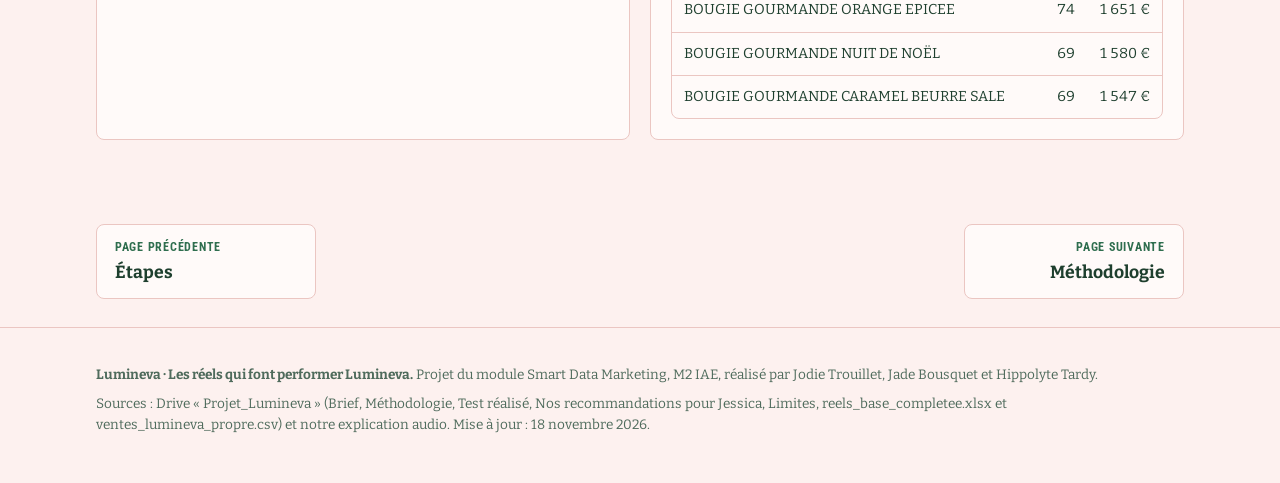
==== commit 842b2a7e: "Mise a jour des pages et du style du site" ====
--- a/donnees.html
+++ b/donnees.html
@@ -65,7 +65,7 @@
   <div class="card" style="margin-top:20px">
     <h3>Les 8 réels les plus vus</h3>
     <div class="tbl"><table id="tb-top"><thead><tr><th>Date</th><th>Ce qu'elle raconte</th><th style="text-align:right">Vues</th><th style="text-align:right">Abonnés gagnés</th></tr></thead><tbody></tbody></table></div>
-    <p class="note">Un réel est dit « viral » ici s'il fait au moins 2 fois la médiane des vues des 31 réels publiés autour de lui. Cette référence glissante tient compte de la croissance du compte.</p>
+    <p class="note">Un réel est dit « viral » ici s'il fait au moins 2 fois la médiane des vues des 30 réels publiés autour de lui, comme dans les tests. Cette référence glissante tient compte de la croissance du compte.</p>
   </div>
 </div></section><section id="ventes"><div class="wrap">
   <div class="sec-head">
@@ -87,7 +87,7 @@
 <div class="pager"><div class="wrap"><a class="prev" href="etapes.html"><span class="label">Page précédente</span><b>Étapes</b></a><a class="next" href="methodologie.html"><span class="label">Page suivante</span><b>Méthodologie</b></a></div></div>
 <footer><div class="wrap">
   <p><strong>Lumineva · Les réels qui font performer Lumineva.</strong> Projet du module Smart Data Marketing, M2 IAE, réalisé par Jodie Trouillet, Jade Bousquet et Hippolyte Tardy.</p>
-  <p>Sources : Brief, Méthodologie, Test réalisé, reels_base_completee.xlsx et ventes_lumineva_propre.csv (Drive « Projet_Lumineva »). Mise à jour : 18 novembre 2026.</p>
+  <p>Sources : Drive « Projet_Lumineva » (Brief, Méthodologie, Test réalisé, Nos recommandations pour Jessica, Limites, reels_base_completee.xlsx et ventes_lumineva_propre.csv) et notre explication audio. Mise à jour : 18 novembre 2026.</p>
 </div></footer>
 <script src="js/graphiques.js"></script>
 </body>
--- a/css/style.css
+++ b/css/style.css
@@ -286,3 +286,21 @@
 .tcard.star .tgoal{background:var(--accent);color:var(--bg)}
 .tsynth{padding:14px 16px;border-left:4px solid var(--accent-2);background:var(--surface-2);border-radius:0 6px 6px 0;color:var(--ink);margin:0}
 .tfig-n{font-size:1.6rem}
+
+/* Bases de données téléchargeables */
+.dl{display:inline-flex;align-items:center;gap:8px;padding:6px 12px;border-radius:6px;border:1.5px solid var(--accent);color:var(--accent);background:var(--surface);text-decoration:none;font-family:var(--f-label);font-weight:700;font-size:.86rem;word-break:break-all}
+.dl:hover{background:var(--accent);color:var(--bg)}
+.dl-i{font-weight:800}
+.dl-t{display:block;margin-top:6px;font-size:.8rem;color:var(--ink-2)}
+.dl-table td:first-child{min-width:230px}
+.dl-use a{white-space:nowrap}
+.dl-row{display:flex;flex-wrap:wrap;gap:8px}
+.rappel .dl-row{flex-basis:100%}
+
+/* Limites */
+.limites{display:grid;grid-template-columns:repeat(auto-fit,minmax(min(100%,420px),1fr));gap:14px}
+.limite{display:grid;grid-template-columns:auto minmax(0,1fr);gap:14px;align-items:start;padding:18px;border:1px solid var(--line);border-radius:8px;background:var(--surface)}
+.limite .oct{width:40px;height:40px;display:grid;place-items:center;background:var(--accent-2);color:var(--bg);font-weight:800}
+.limite h3{font-size:1.05rem;margin-bottom:6px}
+.limite p{color:var(--ink-2)}
+.limite strong{color:var(--ink)}
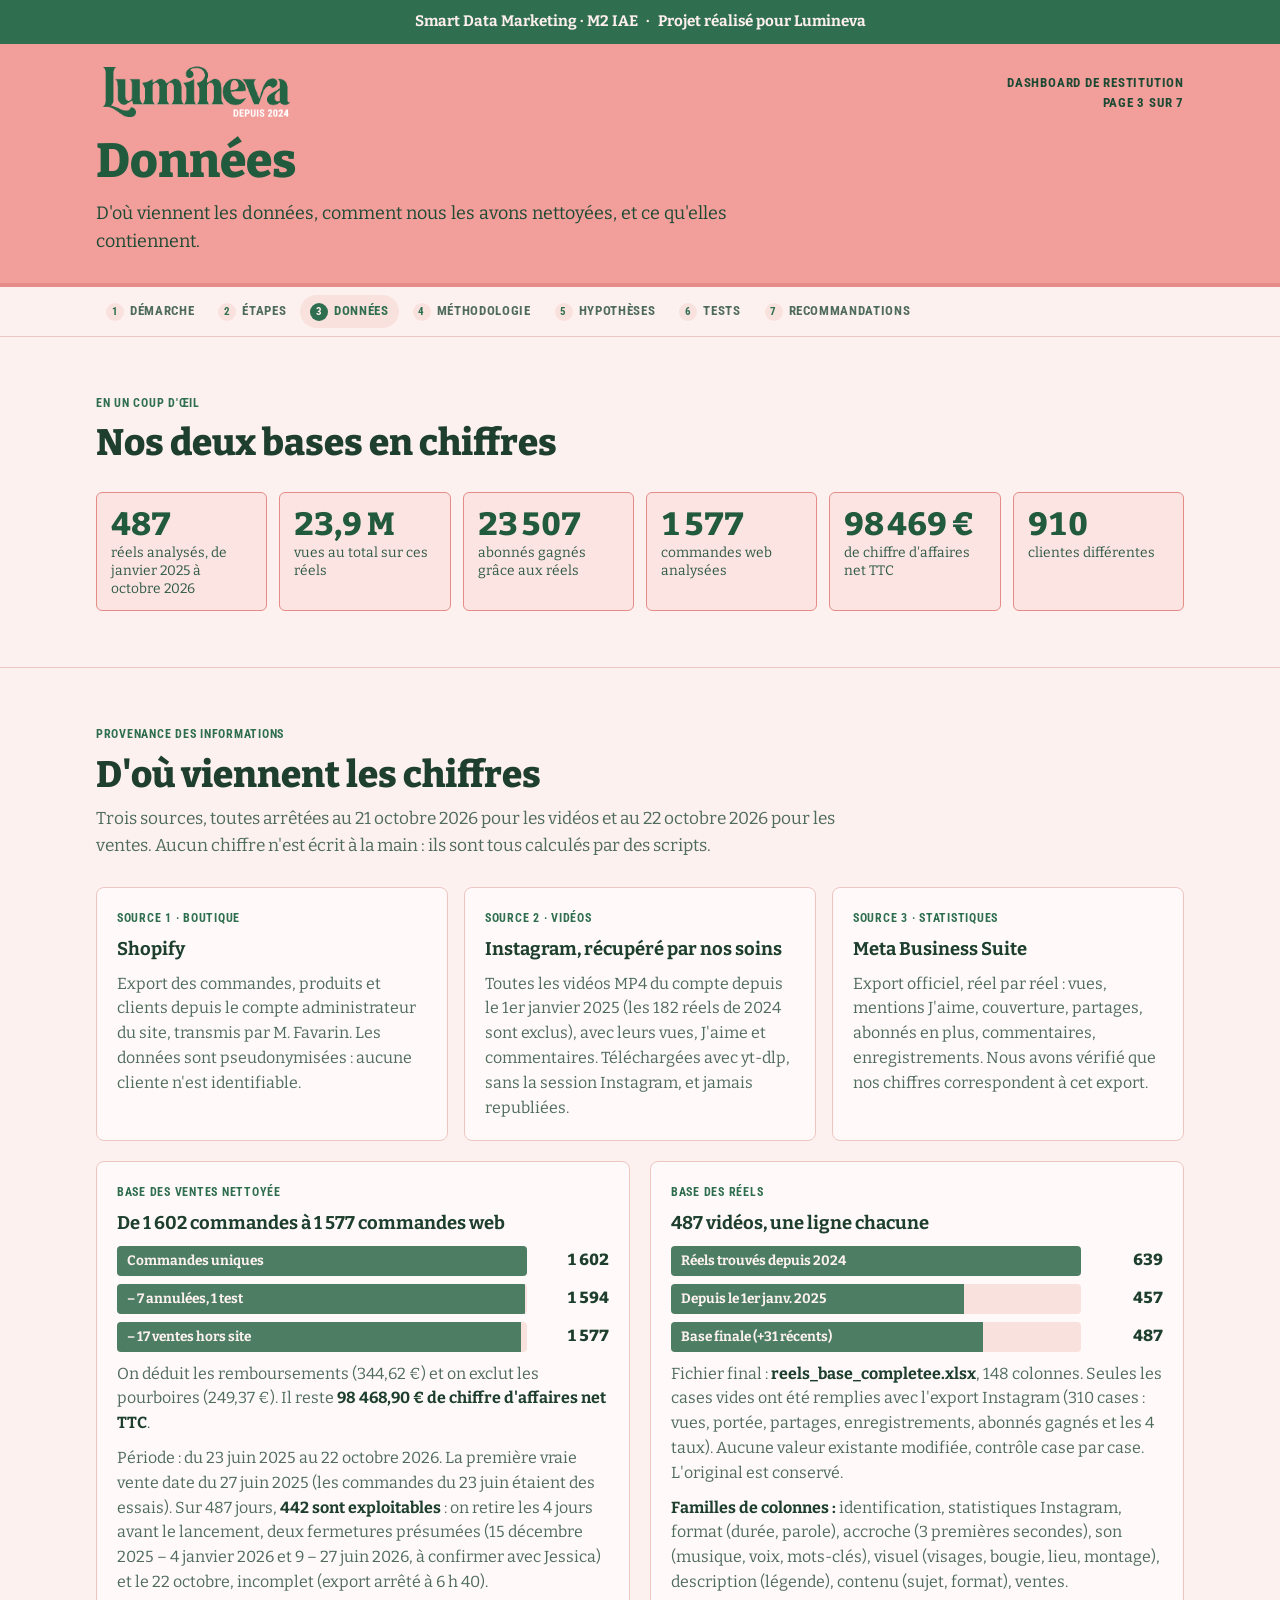
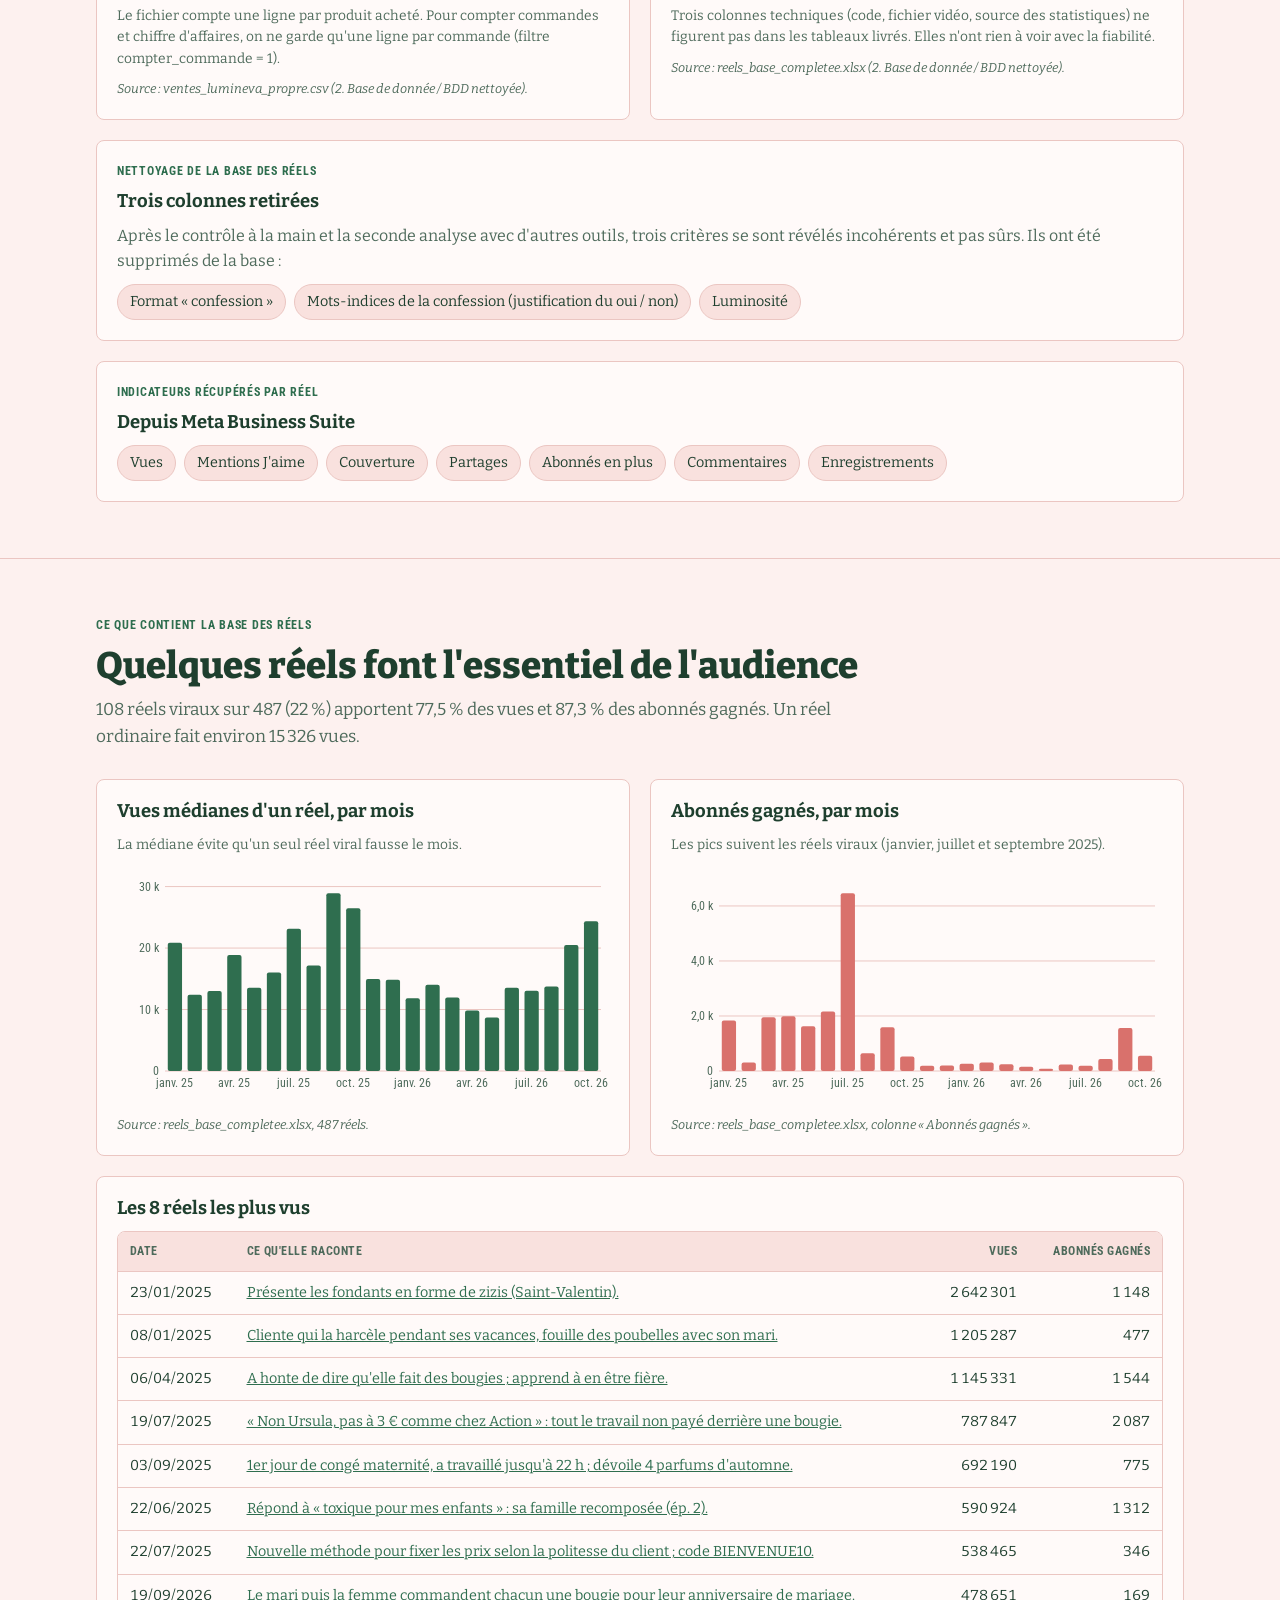
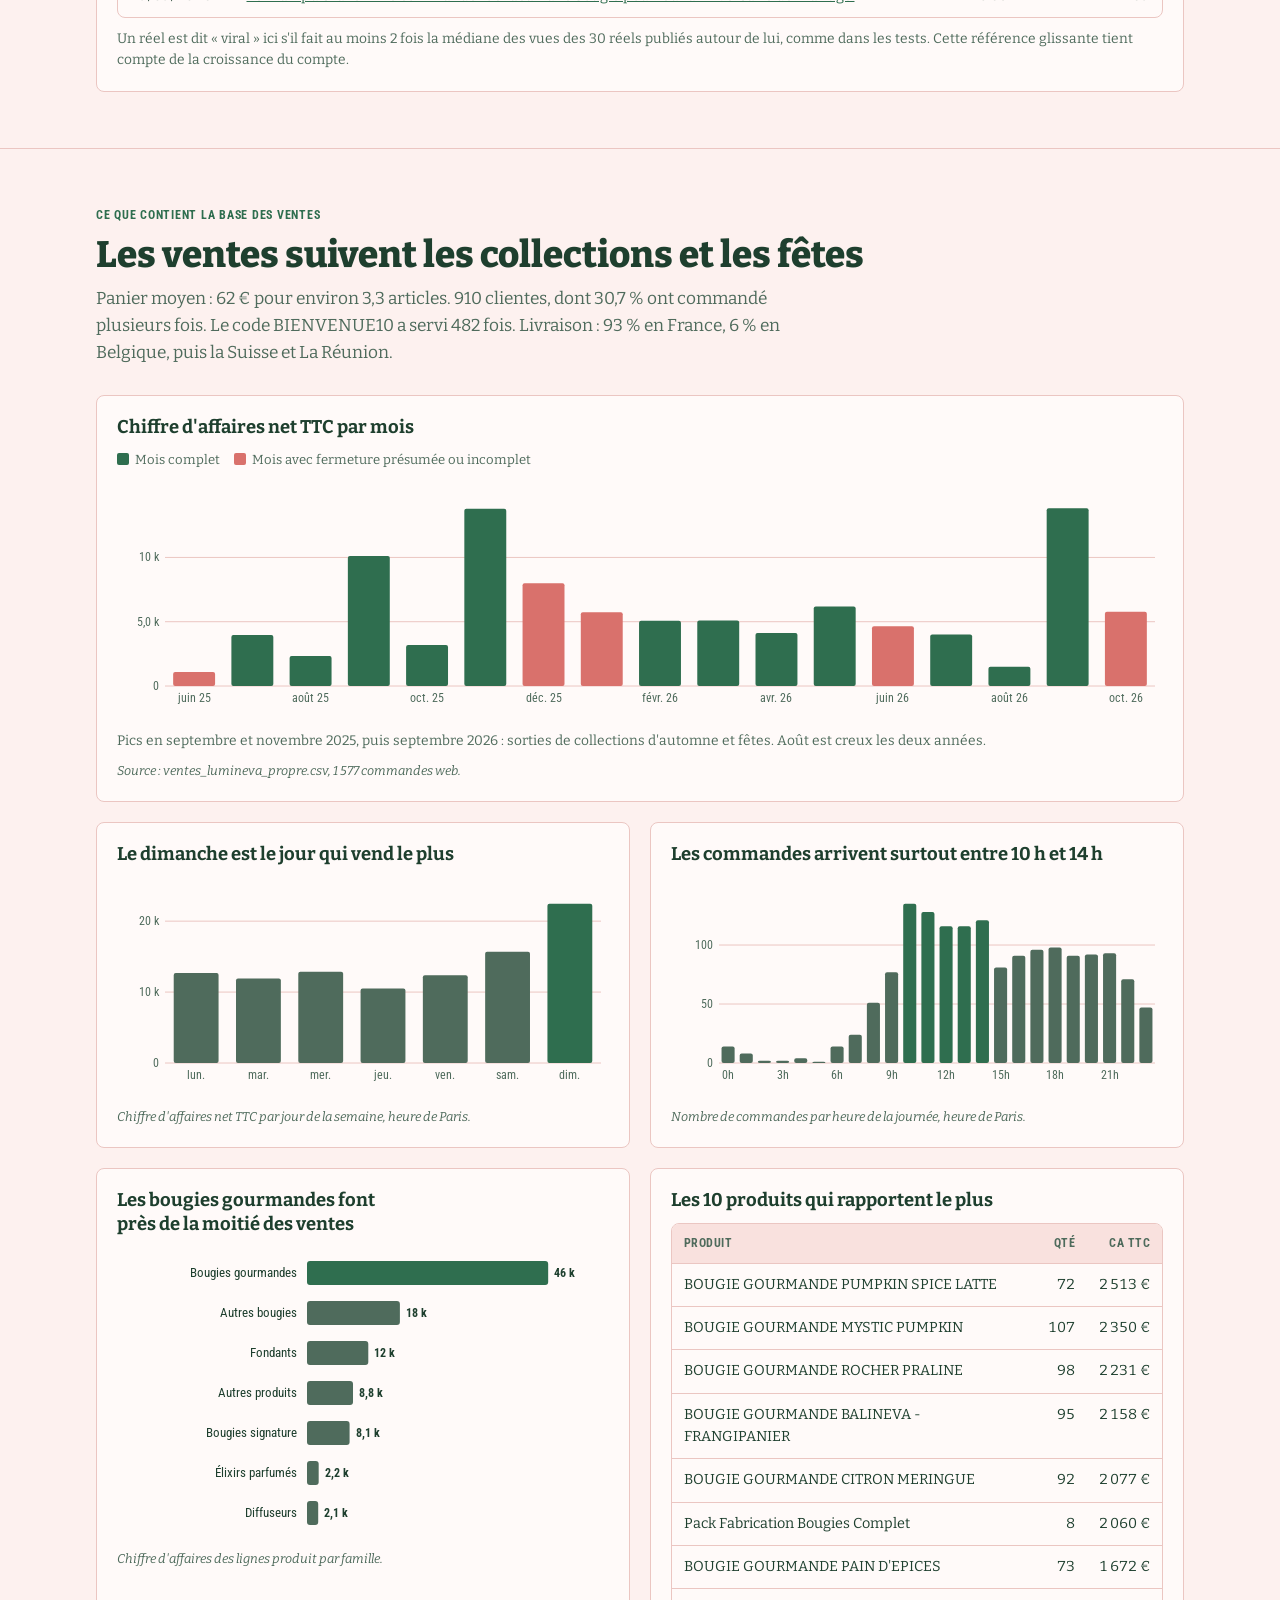
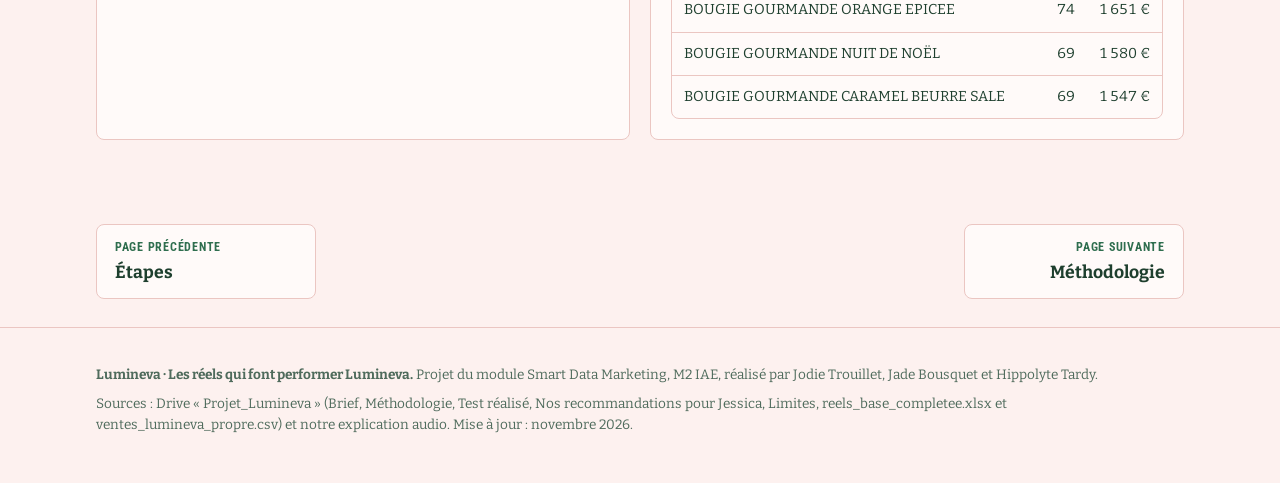
==== commit b0f6b7bf: "Mise a jour des pages du site (v3)" ====
--- a/donnees.html
+++ b/donnees.html
@@ -87,7 +87,7 @@
 <div class="pager"><div class="wrap"><a class="prev" href="etapes.html"><span class="label">Page précédente</span><b>Étapes</b></a><a class="next" href="methodologie.html"><span class="label">Page suivante</span><b>Méthodologie</b></a></div></div>
 <footer><div class="wrap">
   <p><strong>Lumineva · Les réels qui font performer Lumineva.</strong> Projet du module Smart Data Marketing, M2 IAE, réalisé par Jodie Trouillet, Jade Bousquet et Hippolyte Tardy.</p>
-  <p>Sources : Drive « Projet_Lumineva » (Brief, Méthodologie, Test réalisé, Nos recommandations pour Jessica, Limites, reels_base_completee.xlsx et ventes_lumineva_propre.csv) et notre explication audio. Mise à jour : 18 novembre 2026.</p>
+  <p>Sources : Drive « Projet_Lumineva » (Brief, Méthodologie, Test réalisé, Nos recommandations pour Jessica, Limites, reels_base_completee.xlsx et ventes_lumineva_propre.csv) et notre explication audio. Mise à jour : novembre 2026.</p>
 </div></footer>
 <script src="js/graphiques.js"></script>
 </body>
